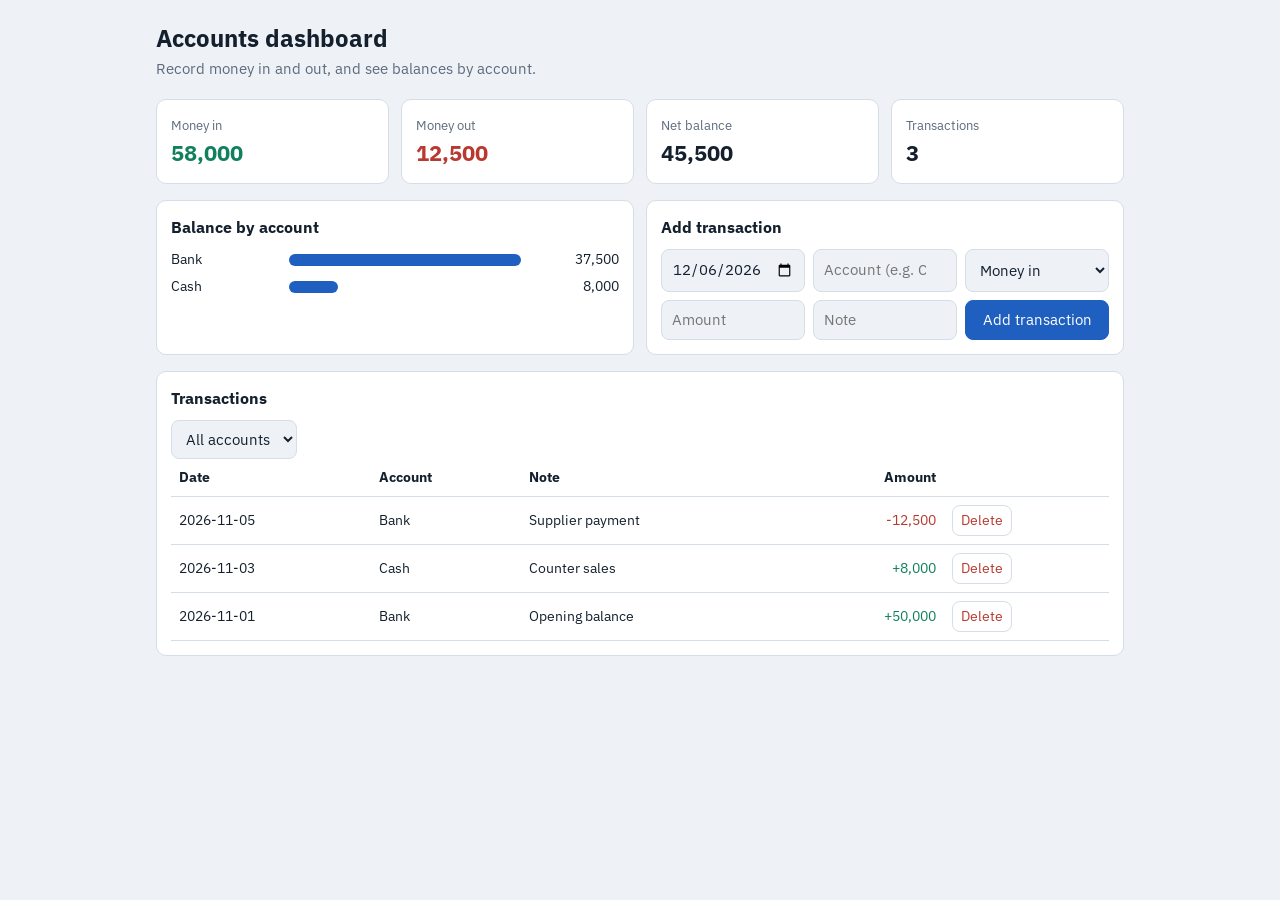
==== accounts.html @ 79f42727 "Add files via upload" ====
<!DOCTYPE html><html lang="en"><head><meta charset="utf-8"><meta name="viewport" content="width=device-width, initial-scale=1, viewport-fit=cover"><link rel="stylesheet" href="https://fonts.googleapis.com/css2?family=IBM+Plex+Sans:wght@400;600&display=swap"><title>Accounts dashboard</title><style>
:root{--bg:#eef2f6;--surf:#fff;--ink:#14202e;--mut:#5d6b7c;--line:#d5dde6;--acc:#1f5fbf;--pos:#12805c;--neg:#b8392f;--warn:#a96a00;box-sizing:border-box;padding-top:env(safe-area-inset-top,0px);padding-bottom:env(safe-area-inset-bottom,0px)}
@media(prefers-color-scheme:dark){:root:not([data-theme="light"]){--bg:#0f1620;--surf:#18222f;--ink:#e6edf5;--mut:#93a2b5;--line:#2a3748;--acc:#6aa3f0;--pos:#46c29a;--neg:#ef7d73;--warn:#e0a53a;color-scheme:dark}}
:root[data-theme="dark"]{--bg:#0f1620;--surf:#18222f;--ink:#e6edf5;--mut:#93a2b5;--line:#2a3748;--acc:#6aa3f0;--pos:#46c29a;--neg:#ef7d73;--warn:#e0a53a;color-scheme:dark}
*{box-sizing:border-box}body{margin:0;background:var(--bg);color:var(--ink);font:15px/1.5 "IBM Plex Sans",system-ui,sans-serif}
main{max-width:1000px;margin:0 auto;padding:20px 16px 40px}h1{font-size:24px;margin:0 0 2px}p.s{margin:0 0 18px;color:var(--mut)}
.k{display:grid;grid-template-columns:repeat(auto-fit,minmax(160px,1fr));gap:12px;margin-bottom:16px}
.c{background:var(--surf);border:1px solid var(--line);border-radius:10px;padding:14px}.k .c b{display:block;font-size:22px;font-variant-numeric:tabular-nums}.k .c span{color:var(--mut);font-size:13px}
h2{font-size:16px;margin:0 0 10px}.g{display:grid;grid-template-columns:1fr 1fr;gap:12px;margin-bottom:16px}@media(max-width:700px){.g{grid-template-columns:1fr}}
.bar{display:grid;grid-template-columns:110px 1fr 90px;gap:8px;align-items:center;margin:6px 0;font-size:14px}.bar i{display:block;height:12px;border-radius:6px;background:var(--acc)}.bar em{font-style:normal;text-align:right;font-variant-numeric:tabular-nums}
form{display:grid;grid-template-columns:repeat(auto-fit,minmax(130px,1fr));gap:8px}input,select,button{font:inherit;padding:8px 10px;border:1px solid var(--line);border-radius:8px;background:var(--bg);color:var(--ink);min-width:0}
button{background:var(--acc);color:#fff;border-color:var(--acc);cursor:pointer}button.x{background:none;color:var(--neg);border-color:var(--line);padding:4px 8px}:focus-visible{outline:2px solid var(--acc);outline-offset:2px}
.w{overflow-x:auto}table{width:100%;border-collapse:collapse;font-size:14px}th,td{text-align:left;padding:8px;border-bottom:1px solid var(--line);white-space:nowrap}td.n,th.n{text-align:right;font-variant-numeric:tabular-nums}.pos{color:var(--pos)}.neg{color:var(--neg)}
</style></head><body><main>
<h1>Accounts dashboard</h1><p class="s">Record money in and out, and see balances by account.</p>
<div class="k" id="k"></div>
<div class="g"><div class="c"><h2>Balance by account</h2><div id="b"></div></div>
<div class="c"><h2>Add transaction</h2><form id="f">
<input type="date" id="d" required><input id="a" placeholder="Account (e.g. Cash, Bank)" required list="al"><datalist id="al"></datalist>
<select id="t"><option value="in">Money in</option><option value="out">Money out</option></select>
<input type="number" id="m" placeholder="Amount" min="0" step="0.01" required><input id="n" placeholder="Note"><button>Add transaction</button></form></div></div>
<div class="c"><h2>Transactions</h2><select id="fl" aria-label="Filter by account"></select><div class="w"><table><thead><tr><th>Date</th><th>Account</th><th>Note</th><th class="n">Amount</th><th></th></tr></thead><tbody id="r"></tbody></table></div></div>
</main><script>
var K="accts-v1",T=[];try{T=JSON.parse(localStorage.getItem(K)||"null")||[]}catch(e){}
if(!T.length)T=[{id:1,date:"2026-11-01",account:"Bank",type:"in",amount:50000,note:"Opening balance"},{id:2,date:"2026-11-03",account:"Cash",type:"in",amount:8000,note:"Counter sales"},{id:3,date:"2026-11-05",account:"Bank",type:"out",amount:12500,note:"Supplier payment"}];
var $=function(i){return document.getElementById(i)},fmt=function(v){return v.toLocaleString(undefined,{maximumFractionDigits:2})},sg=function(t){return t.type=="in"?t.amount:-t.amount};
function esc(s){var d=document.createElement("div");d.textContent=s;return d.innerHTML}
function save(){try{localStorage.setItem(K,JSON.stringify(T))}catch(e){}}
function draw(){var ac={},i=0,o=0;T.forEach(function(t){ac[t.account]=(ac[t.account]||0)+sg(t);t.type=="in"?i+=t.amount:o+=t.amount});
var names=Object.keys(ac),max=Math.max.apply(null,names.map(function(n){return Math.abs(ac[n])}).concat([1]));
$("k").innerHTML=[["Money in",fmt(i),"pos"],["Money out",fmt(o),"neg"],["Net balance",fmt(i-o),i-o<0?"neg":""],["Transactions",T.length,""]].map(function(x){return '<div class="c"><span>'+x[0]+'</span><b class="'+x[2]+'">'+x[1]+'</b></div>'}).join("");
$("b").innerHTML=names.map(function(n){return '<div class="bar"><span>'+esc(n)+'</span><div><i style="width:'+Math.abs(ac[n])/max*100+'%;background:var(--'+(ac[n]<0?"neg":"acc")+')"></i></div><em>'+fmt(ac[n])+'</em></div>'}).join("")||"No accounts yet.";
$("al").innerHTML=names.map(function(n){return '<option value="'+esc(n)+'">'}).join("");
var cur=$("fl").value;$("fl").innerHTML='<option value="">All accounts</option>'+names.map(function(n){return '<option>'+esc(n)+'</option>'}).join("");$("fl").value=cur;
$("r").innerHTML=T.filter(function(t){return!$("fl").value||t.account==$("fl").value}).sort(function(a,b){return a.date<b.date?1:-1}).map(function(t){return '<tr><td>'+t.date+'</td><td>'+esc(t.account)+'</td><td>'+esc(t.note)+'</td><td class="n '+(t.type=="in"?"pos":"neg")+'">'+(t.type=="in"?"+":"-")+fmt(t.amount)+'</td><td><button class="x" data-i="'+t.id+'" aria-label="Delete">Delete</button></td></tr>'}).join("")}
$("d").valueAsDate=new Date();
$("f").onsubmit=function(e){e.preventDefault();T.push({id:Date.now(),date:$("d").value,account:$("a").value.trim(),type:$("t").value,amount:+$("m").value,note:$("n").value});$("m").value=$("n").value="";save();draw()};
$("r").onclick=function(e){var i=e.target.getAttribute("data-i");if(i){T=T.filter(function(t){return t.id!=i});save();draw()}};$("fl").onchange=draw;draw();
</script></body></html>
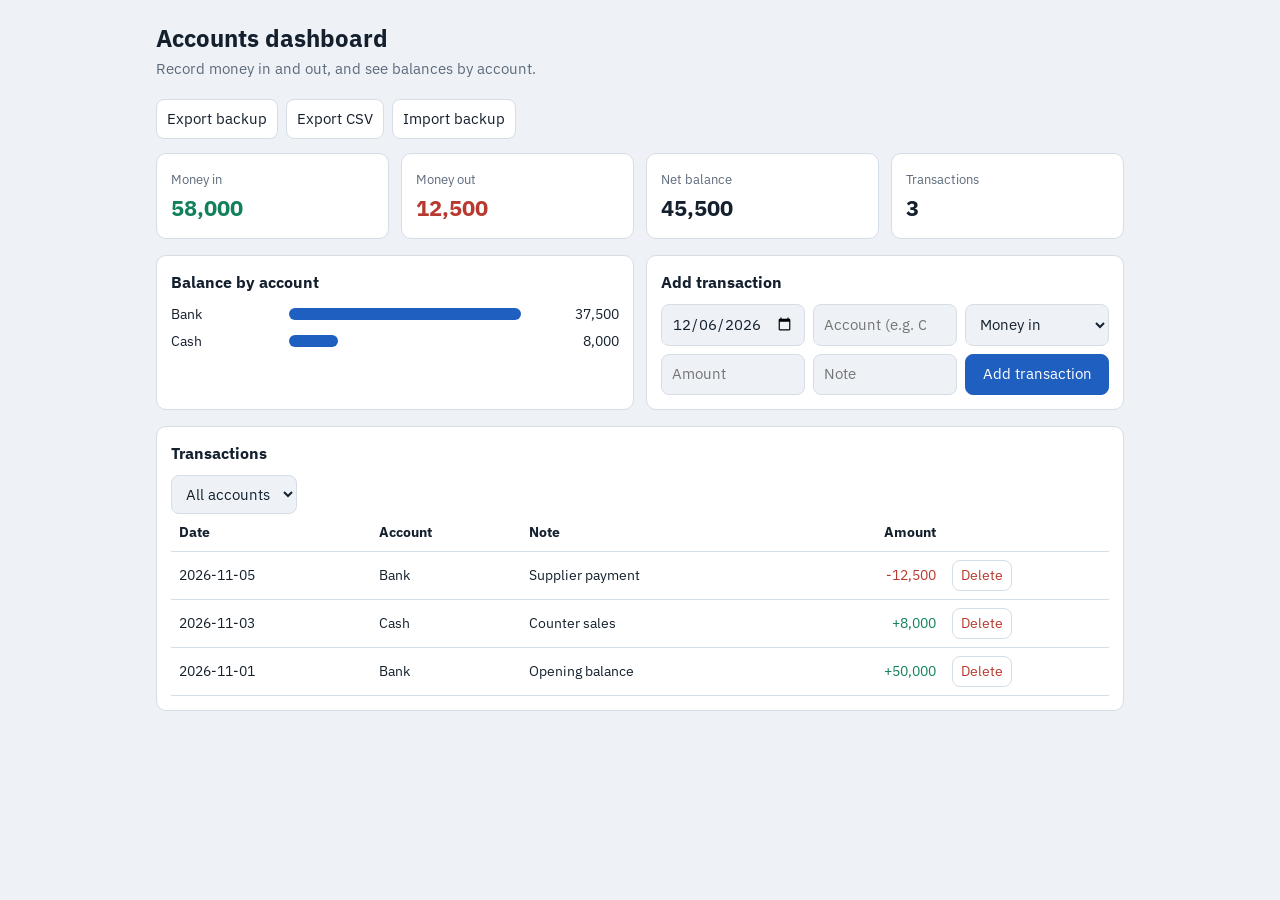
==== commit e591f0b0: "Add files via upload" ====
--- a/accounts.html
+++ b/accounts.html
@@ -1,4 +1,4 @@
-<!DOCTYPE html><html lang="en"><head><meta charset="utf-8"><meta name="viewport" content="width=device-width, initial-scale=1, viewport-fit=cover"><link rel="stylesheet" href="https://fonts.googleapis.com/css2?family=IBM+Plex+Sans:wght@400;600&display=swap"><title>Accounts dashboard</title><style>
+<!DOCTYPE html><html lang="en"><head><meta charset="utf-8"><meta name="viewport" content="width=device-width, initial-scale=1, viewport-fit=cover"><link rel="stylesheet" href="https://fonts.googleapis.com/css2?family=IBM+Plex+Sans:wght@400;600&display=swap"><title>Cryol Accounts - Accounts</title><style>
 :root{--bg:#eef2f6;--surf:#fff;--ink:#14202e;--mut:#5d6b7c;--line:#d5dde6;--acc:#1f5fbf;--pos:#12805c;--neg:#b8392f;--warn:#a96a00;box-sizing:border-box;padding-top:env(safe-area-inset-top,0px);padding-bottom:env(safe-area-inset-bottom,0px)}
 @media(prefers-color-scheme:dark){:root:not([data-theme="light"]){--bg:#0f1620;--surf:#18222f;--ink:#e6edf5;--mut:#93a2b5;--line:#2a3748;--acc:#6aa3f0;--pos:#46c29a;--neg:#ef7d73;--warn:#e0a53a;color-scheme:dark}}
 :root[data-theme="dark"]{--bg:#0f1620;--surf:#18222f;--ink:#e6edf5;--mut:#93a2b5;--line:#2a3748;--acc:#6aa3f0;--pos:#46c29a;--neg:#ef7d73;--warn:#e0a53a;color-scheme:dark}
@@ -11,9 +11,9 @@
 form{display:grid;grid-template-columns:repeat(auto-fit,minmax(130px,1fr));gap:8px}input,select,button{font:inherit;padding:8px 10px;border:1px solid var(--line);border-radius:8px;background:var(--bg);color:var(--ink);min-width:0}
 button{background:var(--acc);color:#fff;border-color:var(--acc);cursor:pointer}button.x{background:none;color:var(--neg);border-color:var(--line);padding:4px 8px}:focus-visible{outline:2px solid var(--acc);outline-offset:2px}
 .w{overflow-x:auto}table{width:100%;border-collapse:collapse;font-size:14px}th,td{text-align:left;padding:8px;border-bottom:1px solid var(--line);white-space:nowrap}td.n,th.n{text-align:right;font-variant-numeric:tabular-nums}.pos{color:var(--pos)}.neg{color:var(--neg)}
-</style></head><body><main>
+.tb{display:flex;gap:8px;flex-wrap:wrap;margin-bottom:14px}button.o{background:var(--surf);color:var(--ink);border-color:var(--line)}</style><link rel="manifest" href="manifest.json"><meta name="theme-color" content="#1f5fbf"><link rel="icon" href="icon-192.png"></head><body><main>
 <h1>Accounts dashboard</h1><p class="s">Record money in and out, and see balances by account.</p>
-<div class="k" id="k"></div>
+<div class="tb"><button class="o" id="xj">Export backup</button><button class="o" id="xc">Export CSV</button><button class="o" id="im">Import backup</button><input type="file" id="fi" accept=".json,application/json" hidden></div><div class="k" id="k"></div>
 <div class="g"><div class="c"><h2>Balance by account</h2><div id="b"></div></div>
 <div class="c"><h2>Add transaction</h2><form id="f">
 <input type="date" id="d" required><input id="a" placeholder="Account (e.g. Cash, Bank)" required list="al"><datalist id="al"></datalist>
@@ -36,4 +36,18 @@
 $("d").valueAsDate=new Date();
 $("f").onsubmit=function(e){e.preventDefault();T.push({id:Date.now(),date:$("d").value,account:$("a").value.trim(),type:$("t").value,amount:+$("m").value,note:$("n").value});$("m").value=$("n").value="";save();draw()};
 $("r").onclick=function(e){var i=e.target.getAttribute("data-i");if(i){T=T.filter(function(t){return t.id!=i});save();draw()}};$("fl").onchange=draw;draw();
-</script></body></html>
+
+function dl(n,t,m){var a=document.createElement("a");a.href=URL.createObjectURL(new Blob([t],{type:m}));a.download=n;a.click();setTimeout(function(){URL.revokeObjectURL(a.href)},1000)}
+function csv(h,rows){var q=function(v){v=String(v==null?"":v);return /[",\n]/.test(v)?'"'+v.replace(/"/g,'""')+'"':v};return [h].concat(rows).map(function(r){return r.map(q).join(",")}).join("\n")}
+var today=new Date().toISOString().slice(0,10);
+function bad(){alert("Import failed: this is not a valid backup file for this dashboard.")}
+$("xj").onclick=function(){dl(NAME+"-backup-"+today+".json",JSON.stringify(DATA(),null,1),"application/json")};
+$("xc").onclick=function(){dl(NAME+"-"+today+".csv",CSVOUT(),"text/csv")};
+$("im").onclick=function(){$("fi").click()};
+$("fi").onchange=function(){var f=this.files[0],inp=this;if(!f)return;var r=new FileReader();r.onload=function(){var d;try{d=JSON.parse(r.result)}catch(e){return bad()}d=CLEAN(d);if(!d)return bad();if(confirm("Replace current data with "+d.length+" records from this file?")){APPLY(d);save();draw()}inp.value=""};r.readAsText(f)};
+
+var NAME="accounts";function DATA(){return T}
+function CSVOUT(){return csv(["Date","Account","Type","Amount","Note"],T.map(function(t){return [t.date,t.account,t.type=="in"?"Money in":"Money out",t.amount,t.note]}))}
+function CLEAN(d){if(!Array.isArray(d))return null;var o=[];for(var i=0;i<d.length;i++){var t=d[i];if(!t||typeof t.account!="string"||!isFinite(+t.amount)||(t.type!="in"&&t.type!="out"))return null;o.push({id:Date.now()+i,date:String(t.date||today),account:t.account,type:t.type,amount:+t.amount,note:String(t.note||"")})}return o}
+function APPLY(d){T=d}
+</script><script>if("serviceWorker"in navigator)navigator.serviceWorker.register("sw.js").catch(function(){})</script></body></html>
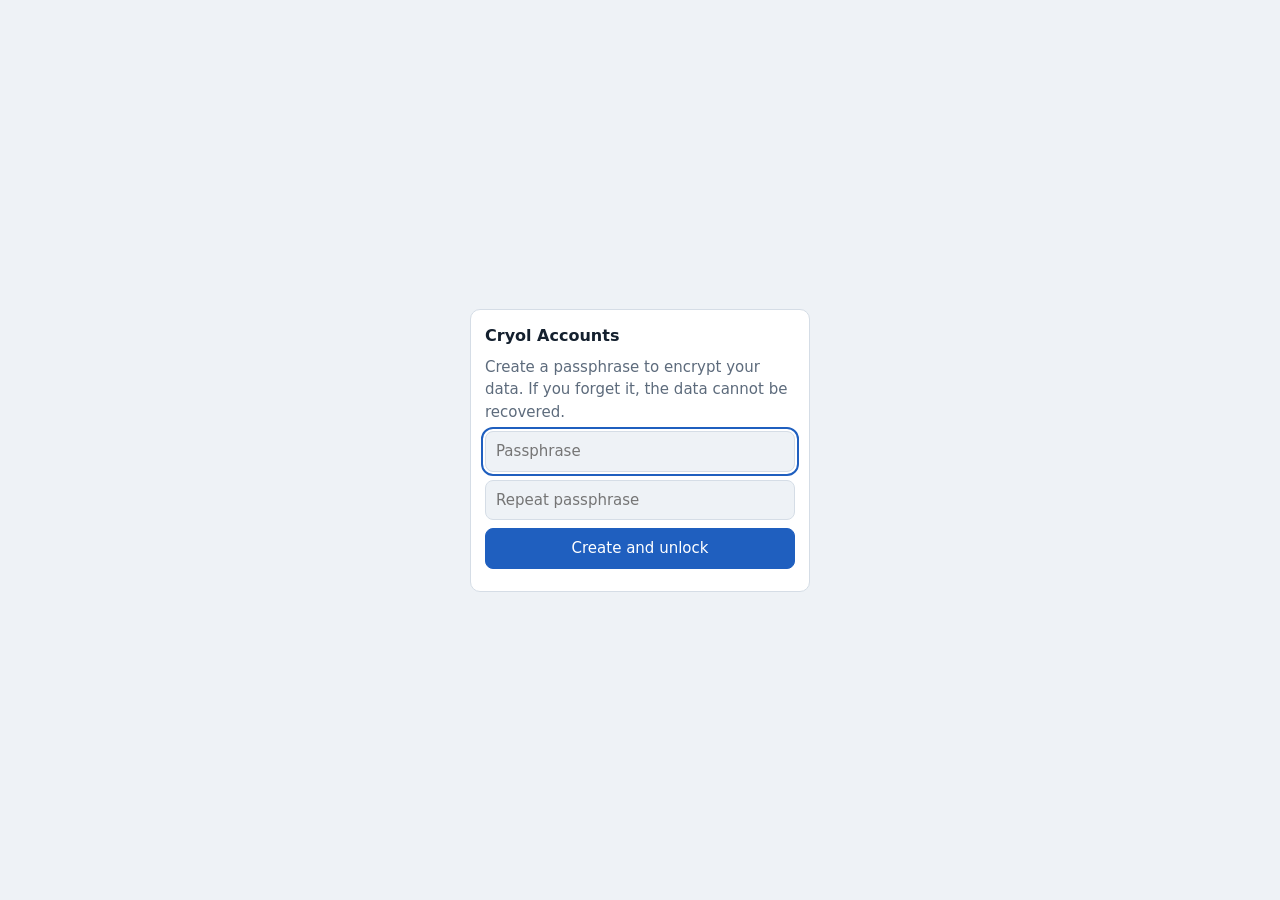
==== commit cea64c81: "Add files via upload" ====
--- a/accounts.html
+++ b/accounts.html
@@ -1,4 +1,4 @@
-<!DOCTYPE html><html lang="en"><head><meta charset="utf-8"><meta name="viewport" content="width=device-width, initial-scale=1, viewport-fit=cover"><link rel="stylesheet" href="https://fonts.googleapis.com/css2?family=IBM+Plex+Sans:wght@400;600&display=swap"><title>Cryol Accounts - Accounts</title><style>
+<!DOCTYPE html><html lang="en"><head><meta charset="utf-8"><meta http-equiv="Content-Security-Policy" content="default-src 'self'; script-src 'self' 'unsafe-inline'; style-src 'self' 'unsafe-inline'; img-src 'self' data:; object-src 'none'; base-uri 'none'; form-action 'none'"><meta name="referrer" content="no-referrer"><meta name="robots" content="noindex,nofollow"><meta name="viewport" content="width=device-width, initial-scale=1, viewport-fit=cover"><title>Cryol Accounts - Accounts</title><style>
 :root{--bg:#eef2f6;--surf:#fff;--ink:#14202e;--mut:#5d6b7c;--line:#d5dde6;--acc:#1f5fbf;--pos:#12805c;--neg:#b8392f;--warn:#a96a00;box-sizing:border-box;padding-top:env(safe-area-inset-top,0px);padding-bottom:env(safe-area-inset-bottom,0px)}
 @media(prefers-color-scheme:dark){:root:not([data-theme="light"]){--bg:#0f1620;--surf:#18222f;--ink:#e6edf5;--mut:#93a2b5;--line:#2a3748;--acc:#6aa3f0;--pos:#46c29a;--neg:#ef7d73;--warn:#e0a53a;color-scheme:dark}}
 :root[data-theme="dark"]{--bg:#0f1620;--surf:#18222f;--ink:#e6edf5;--mut:#93a2b5;--line:#2a3748;--acc:#6aa3f0;--pos:#46c29a;--neg:#ef7d73;--warn:#e0a53a;color-scheme:dark}
@@ -20,12 +20,11 @@
 <select id="t"><option value="in">Money in</option><option value="out">Money out</option></select>
 <input type="number" id="m" placeholder="Amount" min="0" step="0.01" required><input id="n" placeholder="Note"><button>Add transaction</button></form></div></div>
 <div class="c"><h2>Transactions</h2><select id="fl" aria-label="Filter by account"></select><div class="w"><table><thead><tr><th>Date</th><th>Account</th><th>Note</th><th class="n">Amount</th><th></th></tr></thead><tbody id="r"></tbody></table></div></div>
-</main><script>
-var K="accts-v1",T=[];try{T=JSON.parse(localStorage.getItem(K)||"null")||[]}catch(e){}
-if(!T.length)T=[{id:1,date:"2026-11-01",account:"Bank",type:"in",amount:50000,note:"Opening balance"},{id:2,date:"2026-11-03",account:"Cash",type:"in",amount:8000,note:"Counter sales"},{id:3,date:"2026-11-05",account:"Bank",type:"out",amount:12500,note:"Supplier payment"}];
+</main><script src="secure.js"></script><script>SEC.ready(function(){
+var K="accts-v1",T=[];T=SEC.load(K)||[];
 var $=function(i){return document.getElementById(i)},fmt=function(v){return v.toLocaleString(undefined,{maximumFractionDigits:2})},sg=function(t){return t.type=="in"?t.amount:-t.amount};
 function esc(s){var d=document.createElement("div");d.textContent=s;return d.innerHTML}
-function save(){try{localStorage.setItem(K,JSON.stringify(T))}catch(e){}}
+function save(){SEC.save(K,T)}
 function draw(){var ac={},i=0,o=0;T.forEach(function(t){ac[t.account]=(ac[t.account]||0)+sg(t);t.type=="in"?i+=t.amount:o+=t.amount});
 var names=Object.keys(ac),max=Math.max.apply(null,names.map(function(n){return Math.abs(ac[n])}).concat([1]));
 $("k").innerHTML=[["Money in",fmt(i),"pos"],["Money out",fmt(o),"neg"],["Net balance",fmt(i-o),i-o<0?"neg":""],["Transactions",T.length,""]].map(function(x){return '<div class="c"><span>'+x[0]+'</span><b class="'+x[2]+'">'+x[1]+'</b></div>'}).join("");
@@ -40,14 +39,14 @@
 function dl(n,t,m){var a=document.createElement("a");a.href=URL.createObjectURL(new Blob([t],{type:m}));a.download=n;a.click();setTimeout(function(){URL.revokeObjectURL(a.href)},1000)}
 function csv(h,rows){var q=function(v){v=String(v==null?"":v);return /[",\n]/.test(v)?'"'+v.replace(/"/g,'""')+'"':v};return [h].concat(rows).map(function(r){return r.map(q).join(",")}).join("\n")}
 var today=new Date().toISOString().slice(0,10);
-function bad(){alert("Import failed: this is not a valid backup file for this dashboard.")}
-$("xj").onclick=function(){dl(NAME+"-backup-"+today+".json",JSON.stringify(DATA(),null,1),"application/json")};
-$("xc").onclick=function(){dl(NAME+"-"+today+".csv",CSVOUT(),"text/csv")};
+function bad(){alert("Import failed: wrong passphrase or not a valid backup file.")}
+$("xj").onclick=function(){SEC.exportBackup(NAME+"-backup-"+today+".enc.json",DATA())};
+$("xc").onclick=function(){if(confirm("CSV files are not encrypted. Keep the file safe. Continue?"))dl(NAME+"-"+today+".csv",CSVOUT(),"text/csv")};
 $("im").onclick=function(){$("fi").click()};
-$("fi").onchange=function(){var f=this.files[0],inp=this;if(!f)return;var r=new FileReader();r.onload=function(){var d;try{d=JSON.parse(r.result)}catch(e){return bad()}d=CLEAN(d);if(!d)return bad();if(confirm("Replace current data with "+d.length+" records from this file?")){APPLY(d);save();draw()}inp.value=""};r.readAsText(f)};
+$("fi").onchange=function(){var f=this.files[0],inp=this;if(!f)return;var r=new FileReader();r.onload=function(){SEC.readBackup(r.result).then(function(d){d=CLEAN(d);if(!d)return bad();if(confirm("Replace current data with "+d.length+" records from this file?")){APPLY(d);save();draw()}}).catch(bad);inp.value=""};r.readAsText(f)};
 
 var NAME="accounts";function DATA(){return T}
 function CSVOUT(){return csv(["Date","Account","Type","Amount","Note"],T.map(function(t){return [t.date,t.account,t.type=="in"?"Money in":"Money out",t.amount,t.note]}))}
 function CLEAN(d){if(!Array.isArray(d))return null;var o=[];for(var i=0;i<d.length;i++){var t=d[i];if(!t||typeof t.account!="string"||!isFinite(+t.amount)||(t.type!="in"&&t.type!="out"))return null;o.push({id:Date.now()+i,date:String(t.date||today),account:t.account,type:t.type,amount:+t.amount,note:String(t.note||"")})}return o}
 function APPLY(d){T=d}
-</script><script>if("serviceWorker"in navigator)navigator.serviceWorker.register("sw.js").catch(function(){})</script></body></html>
+});</script><script>if("serviceWorker"in navigator)navigator.serviceWorker.register("sw.js").catch(function(){})</script></body></html>
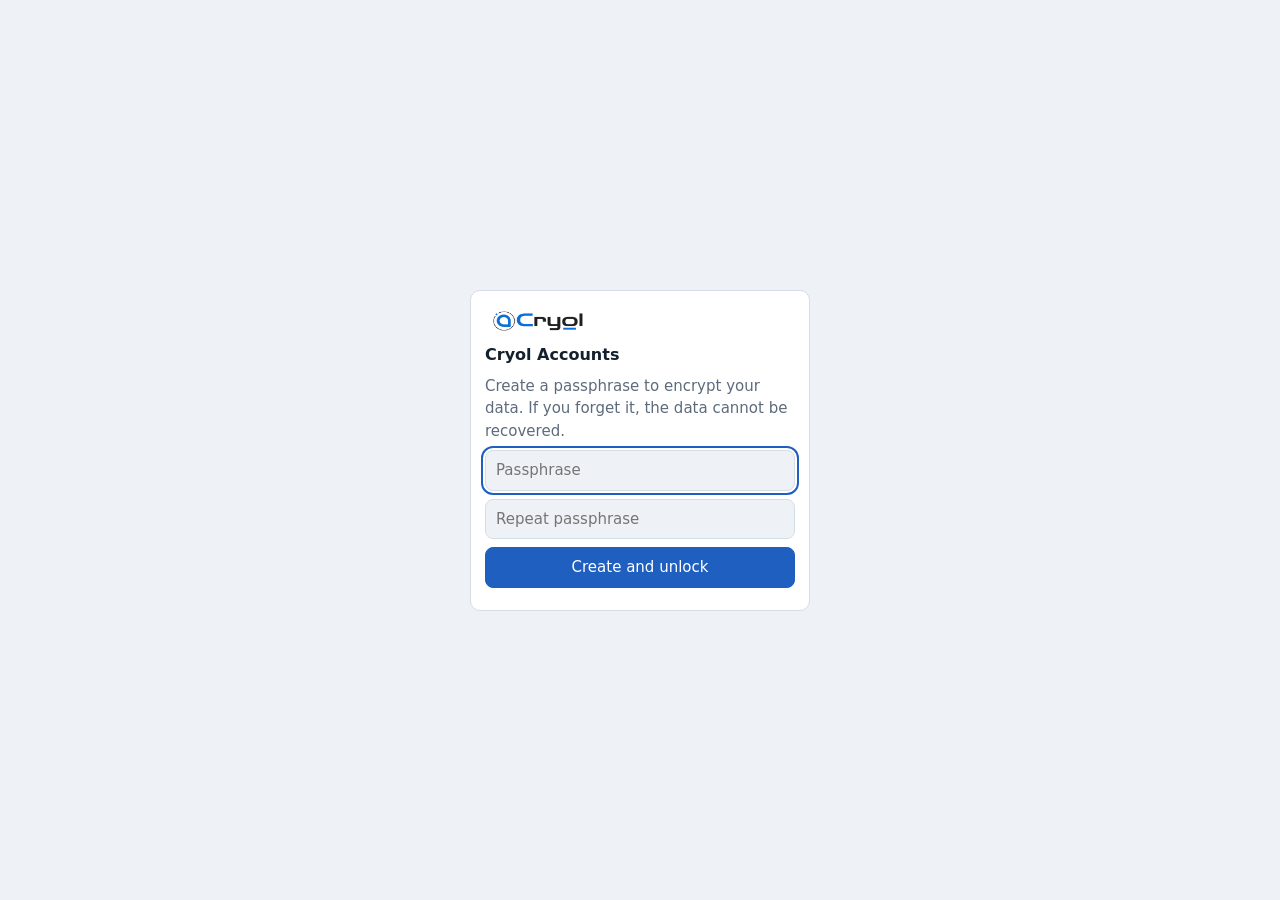
==== commit 3dae4fb9: "Add files via upload" ====
--- a/accounts.html
+++ b/accounts.html
@@ -11,8 +11,8 @@
 form{display:grid;grid-template-columns:repeat(auto-fit,minmax(130px,1fr));gap:8px}input,select,button{font:inherit;padding:8px 10px;border:1px solid var(--line);border-radius:8px;background:var(--bg);color:var(--ink);min-width:0}
 button{background:var(--acc);color:#fff;border-color:var(--acc);cursor:pointer}button.x{background:none;color:var(--neg);border-color:var(--line);padding:4px 8px}:focus-visible{outline:2px solid var(--acc);outline-offset:2px}
 .w{overflow-x:auto}table{width:100%;border-collapse:collapse;font-size:14px}th,td{text-align:left;padding:8px;border-bottom:1px solid var(--line);white-space:nowrap}td.n,th.n{text-align:right;font-variant-numeric:tabular-nums}.pos{color:var(--pos)}.neg{color:var(--neg)}
-.tb{display:flex;gap:8px;flex-wrap:wrap;margin-bottom:14px}button.o{background:var(--surf);color:var(--ink);border-color:var(--line)}</style><link rel="manifest" href="manifest.json"><meta name="theme-color" content="#1f5fbf"><link rel="icon" href="icon-192.png"></head><body><main>
-<h1>Accounts dashboard</h1><p class="s">Record money in and out, and see balances by account.</p>
+.tb{display:flex;gap:8px;flex-wrap:wrap;margin-bottom:14px}button.o{background:var(--surf);color:var(--ink);border-color:var(--line)}.lg{height:30px;width:auto;background:#fff;border-radius:6px;padding:4px 8px;display:block;margin-bottom:12px}</style><link rel="apple-touch-icon" href="icon-192.png"><link rel="manifest" href="manifest.json"><meta name="theme-color" content="#1f5fbf"><link rel="icon" href="icon-192.png"></head><body><main>
+<img class="lg" src="logo.png" alt="Cryol" width="106" height="30"><h1>Accounts dashboard</h1><p class="s">Record money in and out, and see balances by account.</p>
 <div class="tb"><button class="o" id="xj">Export backup</button><button class="o" id="xc">Export CSV</button><button class="o" id="im">Import backup</button><input type="file" id="fi" accept=".json,application/json" hidden></div><div class="k" id="k"></div>
 <div class="g"><div class="c"><h2>Balance by account</h2><div id="b"></div></div>
 <div class="c"><h2>Add transaction</h2><form id="f">
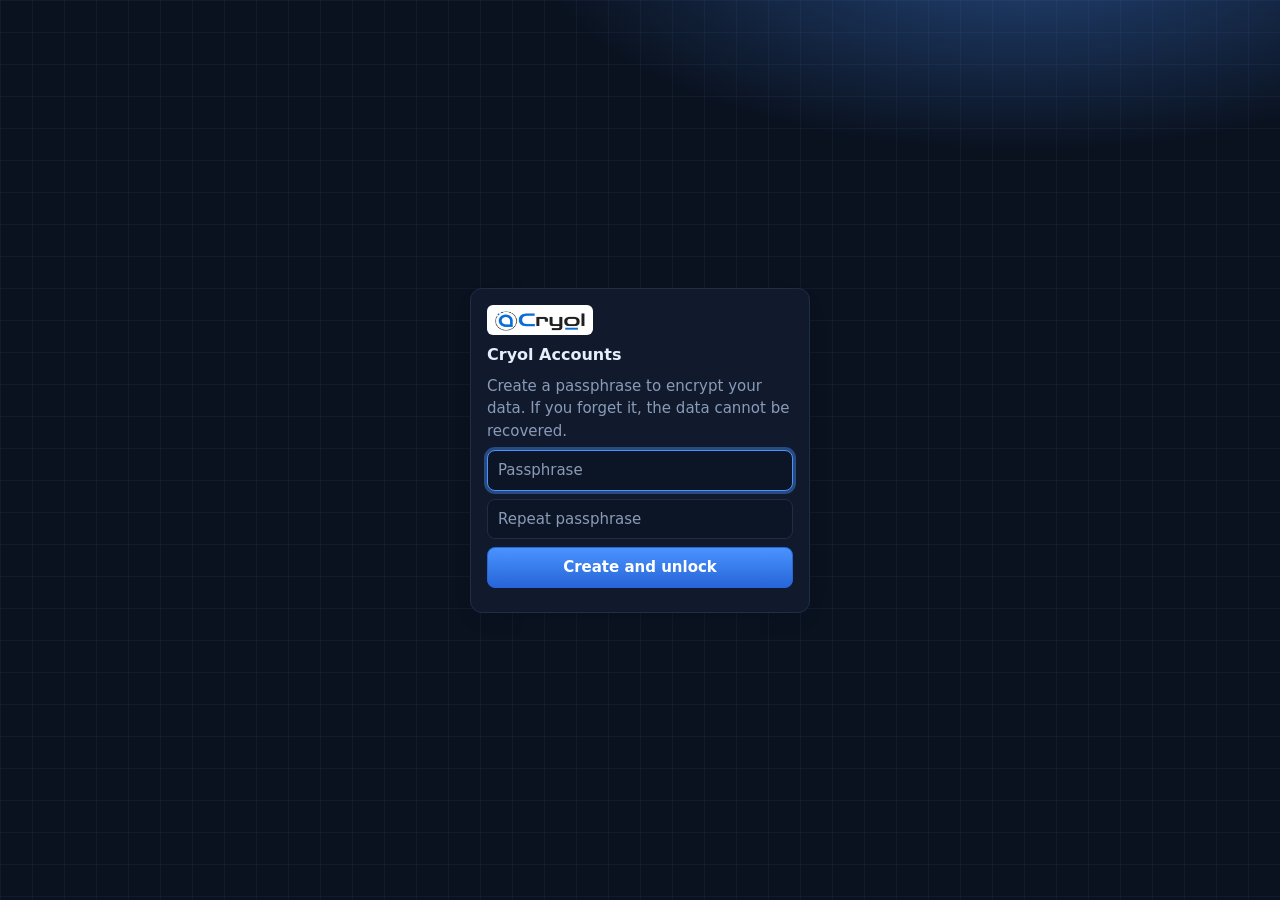
==== commit 49218a2c: "Add files via upload" ====
--- a/accounts.html
+++ b/accounts.html
@@ -1,18 +1,5 @@
-<!DOCTYPE html><html lang="en"><head><meta charset="utf-8"><meta http-equiv="Content-Security-Policy" content="default-src 'self'; script-src 'self' 'unsafe-inline'; style-src 'self' 'unsafe-inline'; img-src 'self' data:; object-src 'none'; base-uri 'none'; form-action 'none'"><meta name="referrer" content="no-referrer"><meta name="robots" content="noindex,nofollow"><meta name="viewport" content="width=device-width, initial-scale=1, viewport-fit=cover"><title>Cryol Accounts - Accounts</title><style>
-:root{--bg:#eef2f6;--surf:#fff;--ink:#14202e;--mut:#5d6b7c;--line:#d5dde6;--acc:#1f5fbf;--pos:#12805c;--neg:#b8392f;--warn:#a96a00;box-sizing:border-box;padding-top:env(safe-area-inset-top,0px);padding-bottom:env(safe-area-inset-bottom,0px)}
-@media(prefers-color-scheme:dark){:root:not([data-theme="light"]){--bg:#0f1620;--surf:#18222f;--ink:#e6edf5;--mut:#93a2b5;--line:#2a3748;--acc:#6aa3f0;--pos:#46c29a;--neg:#ef7d73;--warn:#e0a53a;color-scheme:dark}}
-:root[data-theme="dark"]{--bg:#0f1620;--surf:#18222f;--ink:#e6edf5;--mut:#93a2b5;--line:#2a3748;--acc:#6aa3f0;--pos:#46c29a;--neg:#ef7d73;--warn:#e0a53a;color-scheme:dark}
-*{box-sizing:border-box}body{margin:0;background:var(--bg);color:var(--ink);font:15px/1.5 "IBM Plex Sans",system-ui,sans-serif}
-main{max-width:1000px;margin:0 auto;padding:20px 16px 40px}h1{font-size:24px;margin:0 0 2px}p.s{margin:0 0 18px;color:var(--mut)}
-.k{display:grid;grid-template-columns:repeat(auto-fit,minmax(160px,1fr));gap:12px;margin-bottom:16px}
-.c{background:var(--surf);border:1px solid var(--line);border-radius:10px;padding:14px}.k .c b{display:block;font-size:22px;font-variant-numeric:tabular-nums}.k .c span{color:var(--mut);font-size:13px}
-h2{font-size:16px;margin:0 0 10px}.g{display:grid;grid-template-columns:1fr 1fr;gap:12px;margin-bottom:16px}@media(max-width:700px){.g{grid-template-columns:1fr}}
-.bar{display:grid;grid-template-columns:110px 1fr 90px;gap:8px;align-items:center;margin:6px 0;font-size:14px}.bar i{display:block;height:12px;border-radius:6px;background:var(--acc)}.bar em{font-style:normal;text-align:right;font-variant-numeric:tabular-nums}
-form{display:grid;grid-template-columns:repeat(auto-fit,minmax(130px,1fr));gap:8px}input,select,button{font:inherit;padding:8px 10px;border:1px solid var(--line);border-radius:8px;background:var(--bg);color:var(--ink);min-width:0}
-button{background:var(--acc);color:#fff;border-color:var(--acc);cursor:pointer}button.x{background:none;color:var(--neg);border-color:var(--line);padding:4px 8px}:focus-visible{outline:2px solid var(--acc);outline-offset:2px}
-.w{overflow-x:auto}table{width:100%;border-collapse:collapse;font-size:14px}th,td{text-align:left;padding:8px;border-bottom:1px solid var(--line);white-space:nowrap}td.n,th.n{text-align:right;font-variant-numeric:tabular-nums}.pos{color:var(--pos)}.neg{color:var(--neg)}
-.tb{display:flex;gap:8px;flex-wrap:wrap;margin-bottom:14px}button.o{background:var(--surf);color:var(--ink);border-color:var(--line)}.lg{height:30px;width:auto;background:#fff;border-radius:6px;padding:4px 8px;display:block;margin-bottom:12px}</style><link rel="apple-touch-icon" href="icon-192.png"><link rel="manifest" href="manifest.json"><meta name="theme-color" content="#1f5fbf"><link rel="icon" href="icon-192.png"></head><body><main>
-<img class="lg" src="logo.png" alt="Cryol" width="106" height="30"><h1>Accounts dashboard</h1><p class="s">Record money in and out, and see balances by account.</p>
+<!DOCTYPE html><html lang="en"><head><meta charset="utf-8"><meta http-equiv="Content-Security-Policy" content="default-src 'self'; script-src 'self' 'unsafe-inline'; style-src 'self' 'unsafe-inline'; img-src 'self' data:; object-src 'none'; base-uri 'none'; form-action 'none'"><meta name="referrer" content="no-referrer"><meta name="robots" content="noindex,nofollow"><meta name="viewport" content="width=device-width, initial-scale=1, viewport-fit=cover"><title>Cryol Accounts - Accounts</title><link rel="stylesheet" href="style.css"><script src="ui.js"></script><link rel="apple-touch-icon" href="icon-192.png"><link rel="manifest" href="manifest.json"><meta name="theme-color" content="#1f5fbf"><link rel="icon" href="icon-192.png"></head><body class="pg-acc"><main>
+<header class="top"><a href="index.html" aria-label="Cryol home"><img class="lg" src="logo.png" alt="Cryol" width="106" height="30"></a><nav><a href="index.html">Home</a><a href="accounts.html" aria-current="page">Accounts</a><a href="estimates.html">Estimates</a></nav><span class="stat"><i></i>encrypted</span></header><h1>Accounts dashboard</h1><p class="s">Record money in and out, and see balances by account.</p>
 <div class="tb"><button class="o" id="xj">Export backup</button><button class="o" id="xc">Export CSV</button><button class="o" id="im">Import backup</button><input type="file" id="fi" accept=".json,application/json" hidden></div><div class="k" id="k"></div>
 <div class="g"><div class="c"><h2>Balance by account</h2><div id="b"></div></div>
 <div class="c"><h2>Add transaction</h2><form id="f">
@@ -20,7 +7,7 @@
 <select id="t"><option value="in">Money in</option><option value="out">Money out</option></select>
 <input type="number" id="m" placeholder="Amount" min="0" step="0.01" required><input id="n" placeholder="Note"><button>Add transaction</button></form></div></div>
 <div class="c"><h2>Transactions</h2><select id="fl" aria-label="Filter by account"></select><div class="w"><table><thead><tr><th>Date</th><th>Account</th><th>Note</th><th class="n">Amount</th><th></th></tr></thead><tbody id="r"></tbody></table></div></div>
-</main><script src="secure.js"></script><script>SEC.ready(function(){
+<div class="ft">Data stays on this device, encrypted with your passphrase.</div></main><script src="secure.js"></script><script>SEC.ready(function(){
 var K="accts-v1",T=[];T=SEC.load(K)||[];
 var $=function(i){return document.getElementById(i)},fmt=function(v){return v.toLocaleString(undefined,{maximumFractionDigits:2})},sg=function(t){return t.type=="in"?t.amount:-t.amount};
 function esc(s){var d=document.createElement("div");d.textContent=s;return d.innerHTML}
--- a/style.css
+++ b/style.css
@@ -0,0 +1,49 @@
+
+:root{--mono:ui-monospace,"Cascadia Code","SF Mono",Consolas,Menlo,monospace;--bg:#eaf1fb;--surf:#fff;--bar:#f1f6fd;--ink:#0f1d33;--mut:#566985;--line:#d3deee;--acc:#1f6fe0;--acc2:#0891b2;--btn:#1f5fcf;--pos:#0b7d5c;--neg:#c2314a;--grid:rgba(31,111,224,.07);--glow:rgba(31,111,224,.35);box-sizing:border-box;padding-top:env(safe-area-inset-top,0px);padding-bottom:env(safe-area-inset-bottom,0px)}
+@media(prefers-color-scheme:dark){:root:not([data-theme="light"]){--bg:#0a1220;--surf:#101a2c;--bar:#0c1525;--ink:#e7eefb;--mut:#8a9bb8;--line:#1f2d45;--acc:#4a93ff;--acc2:#22d3ee;--btn:#2765d8;--pos:#2dd4a0;--neg:#ff7a8e;--grid:rgba(120,160,255,.06);--glow:rgba(74,147,255,.4);color-scheme:dark}}
+:root[data-theme="dark"]{--bg:#0a1220;--surf:#101a2c;--bar:#0c1525;--ink:#e7eefb;--mut:#8a9bb8;--line:#1f2d45;--acc:#4a93ff;--acc2:#22d3ee;--btn:#2765d8;--pos:#2dd4a0;--neg:#ff7a8e;--grid:rgba(120,160,255,.06);--glow:rgba(74,147,255,.4);color-scheme:dark}
+*{box-sizing:border-box}
+body{margin:0;color:var(--ink);font:15px/1.5 system-ui,-apple-system,"Segoe UI",sans-serif;background-color:var(--bg);background-image:radial-gradient(900px 320px at 85% -80px,var(--glow),transparent 70%),linear-gradient(var(--grid) 1px,transparent 1px),linear-gradient(90deg,var(--grid) 1px,transparent 1px);background-size:auto,32px 32px,32px 32px;background-attachment:fixed;min-height:100vh}
+main{max-width:1040px;margin:0 auto;padding:16px 16px 40px}
+.top{display:flex;align-items:center;gap:14px;flex-wrap:wrap;padding:10px 14px;margin-bottom:26px;background:var(--surf);border:1px solid var(--line);border-radius:12px}
+.lg{height:30px;width:auto;background:#fff;border-radius:6px;padding:4px 8px;display:block}
+.top nav{display:flex;gap:4px;flex-wrap:wrap}.top nav a{padding:6px 12px;border-radius:8px;color:var(--mut);text-decoration:none;font-weight:500;font-size:14px}
+.top nav a:hover{color:var(--ink)}.top nav a[aria-current]{color:var(--ink);background:color-mix(in srgb,var(--acc) 15%,transparent);box-shadow:inset 0 -2px 0 var(--acc)}
+.stat{margin-left:auto;font:12px var(--mono);color:var(--pos);display:flex;align-items:center;gap:6px}.stat i{width:7px;height:7px;border-radius:50%;background:var(--pos);box-shadow:0 0 8px var(--pos)}
+h1{font-size:28px;line-height:1.2;margin:0 0 4px;letter-spacing:-.01em}h1::before{content:">_";font:600 .8em var(--mono);color:var(--acc);margin-right:.55ch}
+p.s{margin:0 0 22px;color:var(--mut)}
+.c{background:var(--surf);border:1px solid var(--line);border-radius:12px;padding:16px;box-shadow:0 8px 24px -14px rgba(0,0,0,.35)}
+.c>h2:first-child{margin:-16px -16px 14px;padding:9px 14px 9px 62px;font:600 12px var(--mono);color:var(--mut);background:var(--bar);border-bottom:1px solid var(--line);border-radius:12px 12px 0 0;position:relative}
+.c>h2:first-child::before{content:"";position:absolute;left:16px;top:50%;margin-top:-4px;width:8px;height:8px;border-radius:50%;background:var(--acc);box-shadow:14px 0 0 var(--acc2),28px 0 0 var(--line)}
+h2{font-size:16px;margin:0 0 10px}
+.k{display:grid;grid-template-columns:repeat(auto-fit,minmax(170px,1fr));gap:12px;margin-bottom:16px}
+.k .c{position:relative;overflow:hidden;padding:16px 16px 20px}.k .c::before{content:"";position:absolute;top:14px;right:14px;width:22px;height:22px;background:var(--acc);opacity:.9;-webkit-mask:var(--m) center/contain no-repeat;mask:var(--m) center/contain no-repeat}
+.k .c::after{content:"";position:absolute;left:0;right:0;bottom:0;height:2px;background:linear-gradient(90deg,var(--acc),var(--acc2))}
+.k .c span{display:block;color:var(--mut);font-size:13px;margin-bottom:4px}.k .c b{display:block;font:600 26px/1.2 var(--mono);font-variant-numeric:tabular-nums}
+.pg-acc .k .c:nth-child(1){--m:url("data:image/svg+xml,%3Csvg xmlns='http://www.w3.org/2000/svg' viewBox='0 0 24 24' fill='none' stroke='black' stroke-width='2' stroke-linecap='round' stroke-linejoin='round'%3E%3Cpolyline points='22 7 13.5 15.5 8.5 10.5 2 17'/%3E%3Cpolyline points='16 7 22 7 22 13'/%3E%3C/svg%3E")}.pg-acc .k .c:nth-child(2){--m:url("data:image/svg+xml,%3Csvg xmlns='http://www.w3.org/2000/svg' viewBox='0 0 24 24' fill='none' stroke='black' stroke-width='2' stroke-linecap='round' stroke-linejoin='round'%3E%3Cpolyline points='22 17 13.5 8.5 8.5 13.5 2 7'/%3E%3Cpolyline points='16 17 22 17 22 11'/%3E%3C/svg%3E")}.pg-acc .k .c:nth-child(3){--m:url("data:image/svg+xml,%3Csvg xmlns='http://www.w3.org/2000/svg' viewBox='0 0 24 24' fill='none' stroke='black' stroke-width='2' stroke-linecap='round' stroke-linejoin='round'%3E%3Cpath d='M19 7V4a1 1 0 0 0-1-1H5a2 2 0 0 0 0 4h15a1 1 0 0 1 1 1v4h-3a2 2 0 0 0 0 4h3a1 1 0 0 0 1-1v-2a1 1 0 0 0-1-1'/%3E%3Cpath d='M3 5v14a2 2 0 0 0 2 2h15a1 1 0 0 0 1-1v-4'/%3E%3C/svg%3E")}.pg-acc .k .c:nth-child(4){--m:url("data:image/svg+xml,%3Csvg xmlns='http://www.w3.org/2000/svg' viewBox='0 0 24 24' fill='none' stroke='black' stroke-width='2' stroke-linecap='round' stroke-linejoin='round'%3E%3Cpath d='M8 6h13M8 12h13M8 18h13M3 6h.01M3 12h.01M3 18h.01'/%3E%3C/svg%3E")}
+.pg-est .k .c:nth-child(1){--m:url("data:image/svg+xml,%3Csvg xmlns='http://www.w3.org/2000/svg' viewBox='0 0 24 24' fill='none' stroke='black' stroke-width='2' stroke-linecap='round' stroke-linejoin='round'%3E%3Cpath d='M15 2H6a2 2 0 0 0-2 2v16a2 2 0 0 0 2 2h12a2 2 0 0 0 2-2V7Z'/%3E%3Cpath d='M14 2v4a2 2 0 0 0 2 2h4M10 9H8M16 13H8M16 17H8'/%3E%3C/svg%3E")}.pg-est .k .c:nth-child(2){--m:url("data:image/svg+xml,%3Csvg xmlns='http://www.w3.org/2000/svg' viewBox='0 0 24 24' fill='none' stroke='black' stroke-width='2' stroke-linecap='round' stroke-linejoin='round'%3E%3Ccircle cx='12' cy='12' r='10'/%3E%3Cpath d='m9 12 2 2 4-4'/%3E%3C/svg%3E")}.pg-est .k .c:nth-child(3){--m:url("data:image/svg+xml,%3Csvg xmlns='http://www.w3.org/2000/svg' viewBox='0 0 24 24' fill='none' stroke='black' stroke-width='2' stroke-linecap='round' stroke-linejoin='round'%3E%3Ccircle cx='12' cy='12' r='10'/%3E%3Cpolyline points='12 6 12 12 16 14'/%3E%3C/svg%3E")}.pg-est .k .c:nth-child(4){--m:url("data:image/svg+xml,%3Csvg xmlns='http://www.w3.org/2000/svg' viewBox='0 0 24 24' fill='none' stroke='black' stroke-width='2' stroke-linecap='round' stroke-linejoin='round'%3E%3Ccircle cx='12' cy='12' r='10'/%3E%3Ccircle cx='12' cy='12' r='6'/%3E%3Ccircle cx='12' cy='12' r='2'/%3E%3C/svg%3E")}
+.pg-acc .k .c:nth-child(1)::before{background:var(--pos)}.pg-acc .k .c:nth-child(2)::before{background:var(--neg)}
+.g{display:grid;grid-template-columns:1fr 1fr;gap:12px;margin-bottom:16px}@media(max-width:700px){.g{grid-template-columns:1fr}h1{font-size:24px}}
+.bar{display:grid;grid-template-columns:110px 1fr 90px;gap:8px;align-items:center;margin:9px 0;font-size:14px}.bar>div{background:var(--bar);border-radius:6px;height:12px;border:1px solid var(--line)}
+.bar i{display:block;height:100%;border-radius:5px;background:linear-gradient(90deg,var(--acc),var(--acc2));box-shadow:0 0 10px -2px var(--glow)}.bar em{font:13px var(--mono);font-style:normal;text-align:right}
+form{display:grid;grid-template-columns:repeat(auto-fit,minmax(130px,1fr));gap:8px}
+input,select,button{font:inherit;padding:8px 10px;border:1px solid var(--line);border-radius:8px;background:var(--bar);color:var(--ink);min-width:0}
+input:focus,select:focus{outline:none;border-color:var(--acc);box-shadow:0 0 0 3px var(--glow)}input::placeholder{color:var(--mut)}
+button{background:linear-gradient(180deg,var(--acc),var(--btn));background-color:var(--btn);color:#fff;border-color:var(--btn);font-weight:600;cursor:pointer;transition:box-shadow .15s}
+button:hover{box-shadow:0 0 18px -4px var(--glow)}button:disabled{opacity:.55;cursor:default}
+button.o{background:transparent;color:var(--ink);border-color:var(--line);font-weight:500}button.o:hover{border-color:var(--acc)}
+button.x{background:transparent;color:var(--neg);border-color:var(--line);padding:3px 9px;font-size:12px;font-weight:500}
+:focus-visible{outline:2px solid var(--acc);outline-offset:2px}
+.tb{display:flex;gap:8px;flex-wrap:wrap;margin-bottom:14px}
+.w{overflow-x:auto;margin-top:10px}table{width:100%;border-collapse:collapse;font-size:14px}th,td{text-align:left;padding:9px 8px;border-bottom:1px solid var(--line);white-space:nowrap}
+th{font:500 12px var(--mono);color:var(--mut)}td.n,th.n{text-align:right;font-family:var(--mono);font-variant-numeric:tabular-nums}tbody tr:hover td{background:color-mix(in srgb,var(--acc) 7%,transparent)}
+.pos{color:var(--pos)}.neg{color:var(--neg)}
+.ft{margin-top:22px;text-align:center;font:12px var(--mono);color:var(--mut)}
+#lockui{background-color:var(--bg);background-image:radial-gradient(700px 300px at 80% -60px,var(--glow),transparent 70%),linear-gradient(var(--grid) 1px,transparent 1px),linear-gradient(90deg,var(--grid) 1px,transparent 1px);background-size:auto,32px 32px,32px 32px}
+.tiles{display:grid;grid-template-columns:repeat(auto-fit,minmax(260px,1fr));gap:14px;margin-bottom:14px}
+.tile{display:block;color:inherit;text-decoration:none;transition:border-color .15s,box-shadow .15s}.tile:hover,.tile:focus-visible{border-color:var(--acc);box-shadow:0 0 24px -8px var(--glow)}
+.tile b{display:block;font-size:18px;margin:12px 0 2px}.tile p{margin:0 0 12px;color:var(--mut)}.go{font:600 13px var(--mono);color:var(--acc)}
+.ti{width:44px;height:44px;border-radius:10px;background:color-mix(in srgb,var(--acc) 14%,transparent);border:1px solid var(--line)}.ti::before{content:"";display:block;width:24px;height:24px;margin:9px;background:var(--acc);-webkit-mask:var(--m) center/contain no-repeat;mask:var(--m) center/contain no-repeat}
+.i-acc{--m:url("data:image/svg+xml,%3Csvg xmlns='http://www.w3.org/2000/svg' viewBox='0 0 24 24' fill='none' stroke='black' stroke-width='2' stroke-linecap='round' stroke-linejoin='round'%3E%3Cpath d='M19 7V4a1 1 0 0 0-1-1H5a2 2 0 0 0 0 4h15a1 1 0 0 1 1 1v4h-3a2 2 0 0 0 0 4h3a1 1 0 0 0 1-1v-2a1 1 0 0 0-1-1'/%3E%3Cpath d='M3 5v14a2 2 0 0 0 2 2h15a1 1 0 0 0 1-1v-4'/%3E%3C/svg%3E")}.i-est{--m:url("data:image/svg+xml,%3Csvg xmlns='http://www.w3.org/2000/svg' viewBox='0 0 24 24' fill='none' stroke='black' stroke-width='2' stroke-linecap='round' stroke-linejoin='round'%3E%3Cpath d='M15 2H6a2 2 0 0 0-2 2v16a2 2 0 0 0 2 2h12a2 2 0 0 0 2-2V7Z'/%3E%3Cpath d='M14 2v4a2 2 0 0 0 2 2h4M10 9H8M16 13H8M16 17H8'/%3E%3C/svg%3E")}
+.term pre{margin:0;font:13px/1.9 var(--mono);white-space:pre-wrap;color:var(--ink)}.term .p{color:var(--pos)}.term .t1{color:var(--mut);display:inline-block;min-width:11ch}
+@media(prefers-reduced-motion:reduce){*{transition:none!important}}
